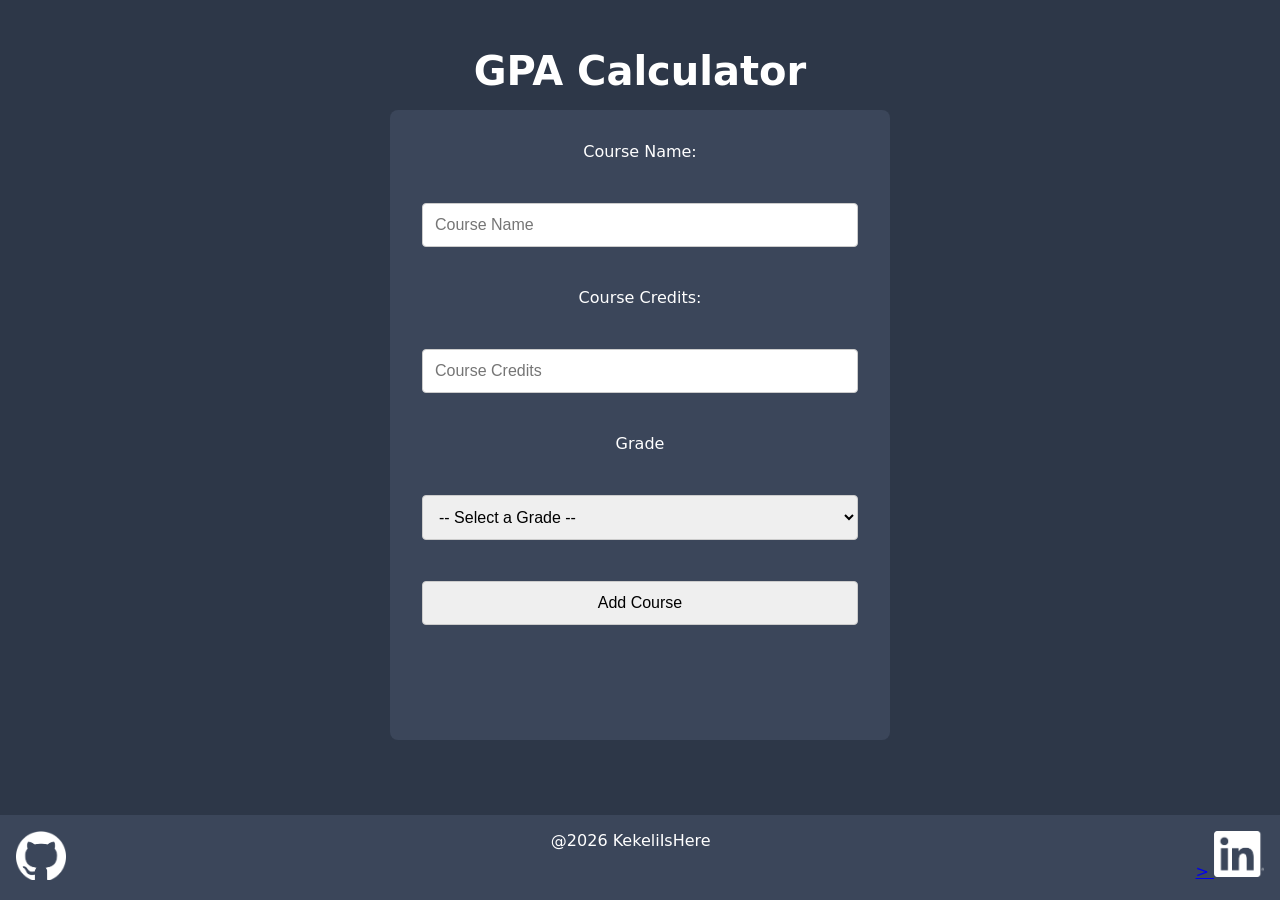
==== index.html @ 0347edf4 "moved the links to the bottom, added a course delete button but it's not too clear. And remove those" ====
<!DOCTYPE html>
<html>
<head>
    <meta charset="UTF-8">
    <meta name="viewport" content="width=device-width, initial-scale=1.0">
    <title>GPA Checker</title>
    <link rel="stylesheet" href="styles.css">
</head>
<body>
    <header>
        
    </header>  
    <h1>GPA Calculator </h1>
    <div id="main">
        <label for="courseName">Course Name:</label>
        <input type="text" id="courseName" name="courseName" placeholder="Course Name">
        <label for="courseCredits">Course Credits:</label>
        <input type="number" id="courseCredits" name="courseCredits" placeholder="Course Credits">
        <label for="grade">Grade</label>
        <select id="grade" name="grade">
            <option value="" disabled selected>-- Select a Grade --</option>
            <option value="A+">A+</option>
            <option value="A">A</option>
            <option value="B+">B+</option>
            <option value="B">B</option>
            <option value="C+">C+</option>
            <option value="C">C</option>
            <option value="D+">D+</option>
            <option value="D">D</option>
            <option value="E">E</option>
        </select>
        
        <button id="addCourseButton">Add Course</button>
        
        <div id="courseDetails"></div>
        
        <div id="gpa"></div>
    </div>
    <footer>
        <a href="https://github.com/KekeliIsHere" class="logo" target="_blank">
            <img src="logos/github-mark-white.png">
        </a>        
        <p>@2026 KekeliIsHere</p>
        <a href="https://www.linkedin.com/in/kekeli-agblobi/" class="logo" target="_blank">>
            <img src="logos/InBug-White.png" >
        </a>
    </footer>
    <script src="main.js"></script>
</body>   
    
</html>
---- styles.css ----
*,
*::before,
*::after {
  box-sizing: border-box;
  margin: 0;
  padding: 0;
}

/* Body styling*/
body {
  background-color: #2D3748;
  font-family: system-ui, sans-serif;
  min-height: 100vh;
  color: white;

  display: flex;
  flex-direction: column;
  align-items: center;
  justify-content: flex-start; /* start stacking from top */
  padding: 1rem;
  padding-bottom: 10rem;
}

/* Header styling */
header {
  width: 100%;
  display: flex;
  justify-content: space-between; /* center logos horizontally */
  
  
  margin-bottom: 2rem;
}

header .logo img {
  width: clamp(30px, 6vw, 50px);   /* responsive size */
  height: auto;  /* keep aspect ratio */
}

/* Main container */
#main {
  background-color: #3b465a;
  color: white;
  padding: clamp(1rem, 5vw, 2rem);
  width: 100%;
  max-width: 500px;
  
  border-radius: 8px;

  display: flex;
  flex-direction: column;
  flex-grow: 1; 
  justify-content: space-between;
  align-items: center;
  gap: clamp(0.75rem, 3vw, 1.5rem); /* responsive gap */
}

/* Headings inside main */
h1 {
  text-align: center;
  margin-bottom: 1rem;
  font-size: clamp(1.5rem, 6vw, 2.5rem);
}

/* Inputs, selects, buttons styling */
input,
select,
button {
  width: 100%;
  padding: clamp(0.5rem, 3vw, 0.75rem);
  font-size: clamp(0.9rem, 4vw, 1rem);
  border-radius: 4px;
  border: 1px solid #ccc;
  outline: none;
  
}

/* Button hover effect (optional but nice) */
button:hover {
  background-color: #5a6a85;
  color: white;
  cursor: pointer;
}

/* Footer styling */
footer {  
  width: 100%;
  display: flex;
  justify-content: center; /* center content horizontally */
  padding: 1rem;
  background-color: #3b465a;
  color: white;
  margin-top: 2rem;
  position: fixed;
  bottom: 0;
  left: 0;
  display: flex;
  justify-content: space-between;
}

footer .logo img {
  width: clamp(30px, 6vw, 50px);   /* responsive size */
  height: auto;  /* keep aspect ratio */
}

footer p {
  font-size: clamp(0.75rem, 3vw, 1rem);
}

/* Mobile-friendly adjustments */
@media (max-width: 480px) {
  body {
    padding: 0.75rem;
    padding-bottom: 9rem;
  }
  
  #main {
    padding: clamp(1rem, 4vw, 1.5rem);
    gap: clamp(0.5rem, 2.5vw, 1rem);
  }
  
  header .logo img {
    width: clamp(25px, 5vw, 40px);
  }
}
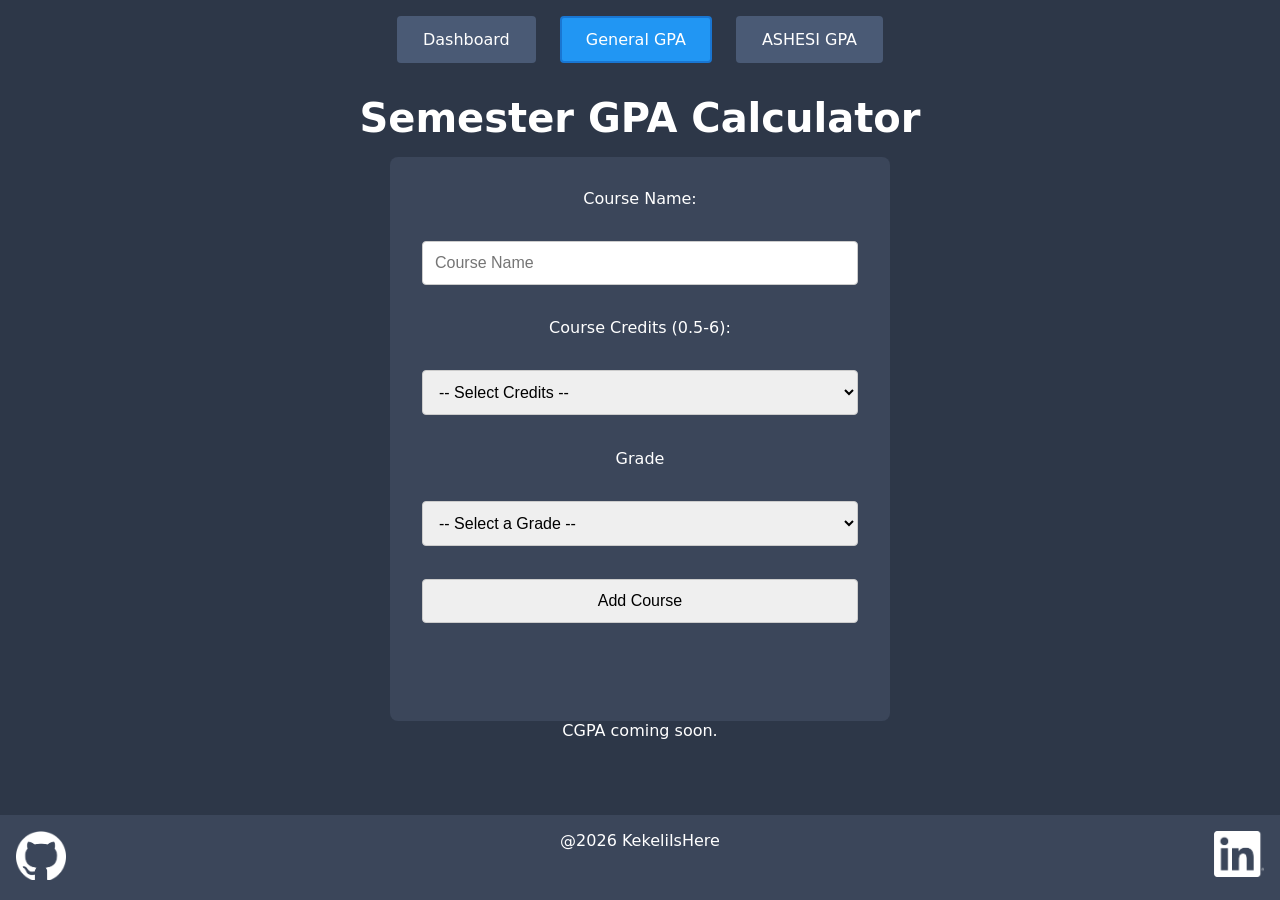
==== commit 34fcc91c: "attempted vibecoding. Its made iteration quicker. But I didn't learn which goes against why I starte" ====
--- a/index.html
+++ b/index.html
@@ -8,14 +8,32 @@
 </head>
 <body>
     <header>
-        
+        <div class="nav-links">
+            <a href="dashboard.html" class="nav-btn">Dashboard</a>
+            <a href="index.html" class="nav-btn active">General GPA</a>
+            <a href="ashesi-gpa.html" class="nav-btn">ASHESI GPA</a>
+        </div>
     </header>  
-    <h1>GPA Calculator </h1>
+    <h1>Semester GPA Calculator </h1>
     <div id="main">
         <label for="courseName">Course Name:</label>
         <input type="text" id="courseName" name="courseName" placeholder="Course Name">
-        <label for="courseCredits">Course Credits:</label>
-        <input type="number" id="courseCredits" name="courseCredits" placeholder="Course Credits">
+        <label for="courseCredits">Course Credits (0.5-6):</label>
+        <select id="courseCredits" name="courseCredits">
+            <option value="" disabled selected>-- Select Credits --</option>
+            <option value="0.5">0.5</option>
+            <option value="1">1</option>
+            <option value="1.5">1.5</option>
+            <option value="2">2</option>
+            <option value="2.5">2.5</option>
+            <option value="3">3</option>
+            <option value="3.5">3.5</option>
+            <option value="4">4</option>
+            <option value="4.5">4.5</option>
+            <option value="5">5</option>
+            <option value="5.5">5.5</option>
+            <option value="6">6</option>
+        </select>
         <label for="grade">Grade</label>
         <select id="grade" name="grade">
             <option value="" disabled selected>-- Select a Grade --</option>
@@ -36,12 +54,13 @@
         
         <div id="gpa"></div>
     </div>
+    <p>CGPA coming soon.</p>
     <footer>
         <a href="https://github.com/KekeliIsHere" class="logo" target="_blank">
             <img src="logos/github-mark-white.png">
         </a>        
         <p>@2026 KekeliIsHere</p>
-        <a href="https://www.linkedin.com/in/kekeli-agblobi/" class="logo" target="_blank">>
+        <a href="https://www.linkedin.com/in/kekeli-agblobi/" class="logo" target="_blank">
             <img src="logos/InBug-White.png" >
         </a>
     </footer>
--- a/styles.css
+++ b/styles.css
@@ -26,10 +26,36 @@
 header {
   width: 100%;
   display: flex;
-  justify-content: space-between; /* center logos horizontally */
-  
-  
+  justify-content: center;
   margin-bottom: 2rem;
+}
+
+/* Navigation links */
+.nav-links {
+  display: flex;
+  gap: clamp(0.5rem, 3vw, 1.5rem);
+  justify-content: center;
+  flex-wrap: wrap;
+}
+
+.nav-btn {
+  padding: clamp(0.5rem, 2vw, 0.75rem) clamp(1rem, 3vw, 1.5rem);
+  background-color: #4a5a75;
+  color: white;
+  text-decoration: none;
+  border-radius: 4px;
+  font-size: clamp(0.85rem, 3vw, 1rem);
+  transition: background-color 0.3s ease;
+  border: 2px solid transparent;
+}
+
+.nav-btn:hover {
+  background-color: #5a6a85;
+}
+
+.nav-btn.active {
+  background-color: #2196F3;
+  border-color: #1976D2;
 }
 
 header .logo img {
@@ -53,6 +79,48 @@
   justify-content: space-between;
   align-items: center;
   gap: clamp(0.75rem, 3vw, 1.5rem); /* responsive gap */
+}
+
+/* Dashboard cards */
+.dashboard-card {
+  background-color: #2D3748;
+  padding: clamp(1.5rem, 5vw, 2rem);
+  border-radius: 8px;
+  text-align: center;
+  flex: 1;
+  min-width: 100%;
+  transition: transform 0.3s ease, box-shadow 0.3s ease;
+}
+
+.dashboard-card:hover {
+  transform: translateY(-5px);
+  box-shadow: 0 8px 16px rgba(0, 0, 0, 0.3);
+}
+
+.dashboard-card h2 {
+  font-size: clamp(1.2rem, 4vw, 1.8rem);
+  margin-bottom: 1rem;
+}
+
+.dashboard-card p {
+  font-size: clamp(0.9rem, 3vw, 1rem);
+  margin-bottom: 1.5rem;
+  color: #cbd5e0;
+}
+
+.card-button {
+  display: inline-block;
+  padding: clamp(0.6rem, 2vw, 0.8rem) clamp(1.5rem, 4vw, 2rem);
+  background-color: #2196F3;
+  color: white;
+  text-decoration: none;
+  border-radius: 4px;
+  font-size: clamp(0.9rem, 3vw, 1rem);
+  transition: background-color 0.3s ease;
+}
+
+.card-button:hover {
+  background-color: #1976D2;
 }
 
 /* Headings inside main */
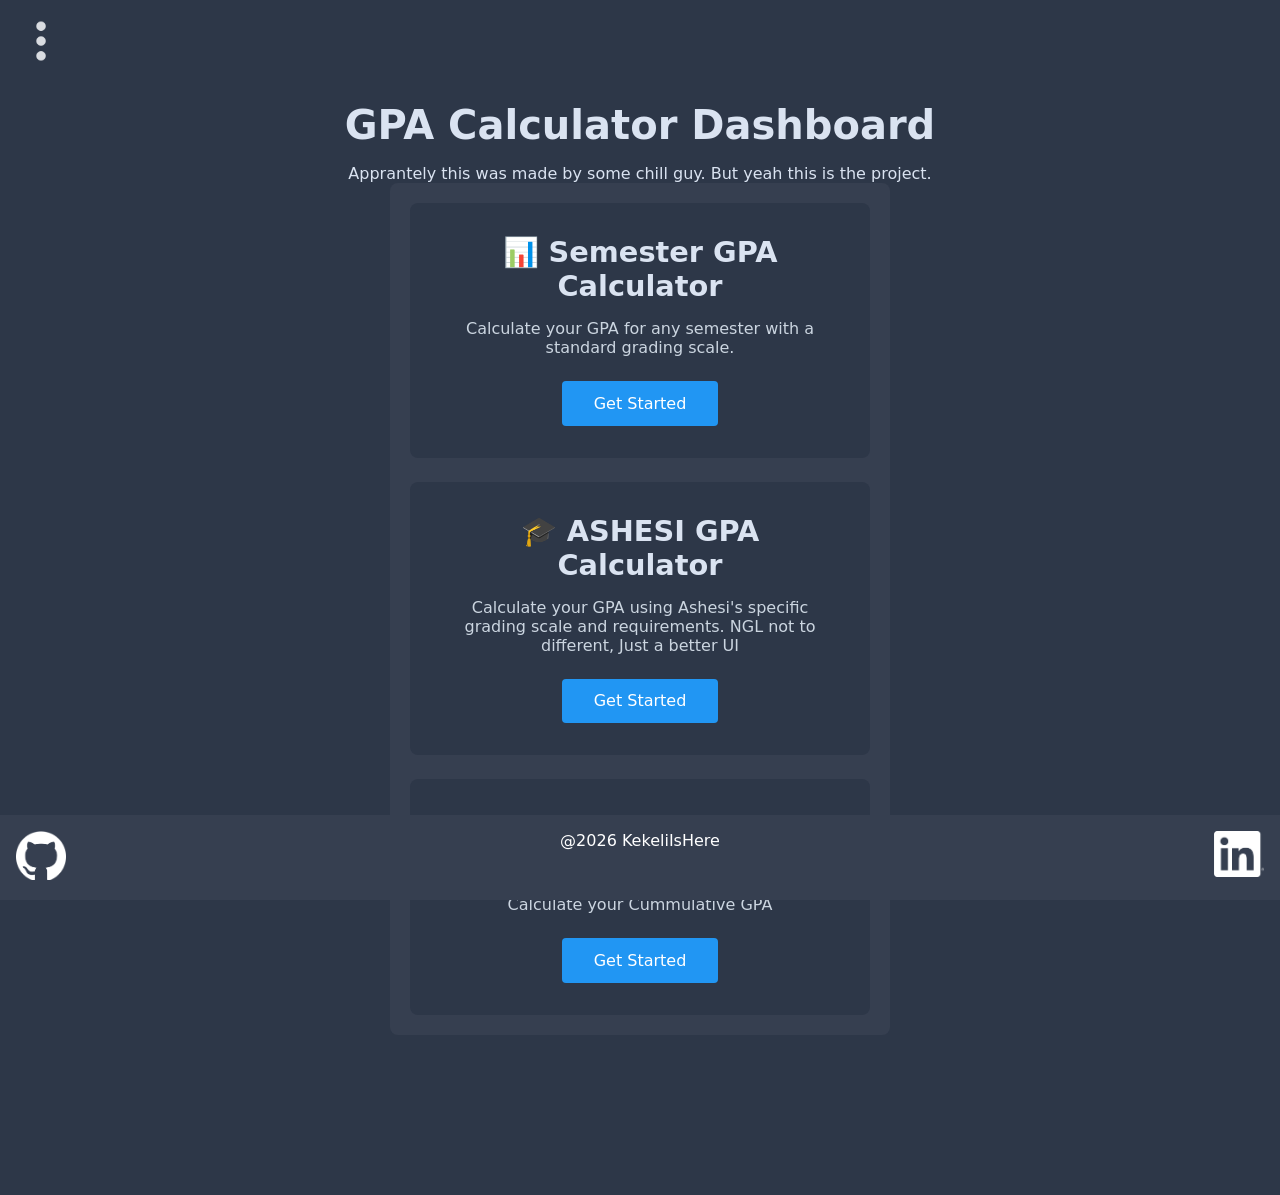
==== commit af5bb797: "Had to make the dashboard file, index.html so that it works with github pages" ====
--- a/index.html
+++ b/index.html
@@ -3,68 +3,54 @@
 <head>
     <meta charset="UTF-8">
     <meta name="viewport" content="width=device-width, initial-scale=1.0">
-    <title>GPA Checker</title>
+    <title>GPA Calculator - Dashboard</title>
     <link rel="stylesheet" href="styles.css">
 </head>
 <body>
     <header>
-        <div class="nav-links">
-            <a href="dashboard.html" class="nav-btn">Dashboard</a>
-            <a href="index.html" class="nav-btn active">General GPA</a>
-            <a href="ashesi-gpa.html" class="nav-btn">ASHESI GPA</a>
+        <span onclick="openNav()"><img src="logos/three-dot.png" class="logo"></span>        
+    </header>
+    <div id="mySidenav" class="sidenav">
+        <a href="javascript:void(0)" class="closebtn" onclick="closeNav()">&times;</a>
+            <a href="index.html" class="nav-btn active">Dashboard</a>
+            <a href="gpa.html" class="nav-btn">General GPA</a>
+            <a href="ashesi-gpa.html" class="nav-btn">Ashesi GPA</a>
+            <a href="cgpa.html" class="nav-btn">Cummulative GPA</a>    
+    </div>
+    
+    <h1>GPA Calculator Dashboard</h1>
+    <p>Apprantely this was made by some chill guy. But yeah this is the project. </p>
+    
+    <div id="main">
+        <div class="dashboard-card">
+            <h2>📊 Semester GPA Calculator</h2>
+            <p>Calculate your GPA for any semester with a standard grading scale.</p>
+            <a href="gpa.html" class="card-button">Get Started</a>
         </div>
-    </header>  
-    <h1>Semester GPA Calculator </h1>
-    <div id="main">
-        <label for="courseName">Course Name:</label>
-        <input type="text" id="courseName" name="courseName" placeholder="Course Name">
-        <label for="courseCredits">Course Credits (0.5-6):</label>
-        <select id="courseCredits" name="courseCredits">
-            <option value="" disabled selected>-- Select Credits --</option>
-            <option value="0.5">0.5</option>
-            <option value="1">1</option>
-            <option value="1.5">1.5</option>
-            <option value="2">2</option>
-            <option value="2.5">2.5</option>
-            <option value="3">3</option>
-            <option value="3.5">3.5</option>
-            <option value="4">4</option>
-            <option value="4.5">4.5</option>
-            <option value="5">5</option>
-            <option value="5.5">5.5</option>
-            <option value="6">6</option>
-        </select>
-        <label for="grade">Grade</label>
-        <select id="grade" name="grade">
-            <option value="" disabled selected>-- Select a Grade --</option>
-            <option value="A+">A+</option>
-            <option value="A">A</option>
-            <option value="B+">B+</option>
-            <option value="B">B</option>
-            <option value="C+">C+</option>
-            <option value="C">C</option>
-            <option value="D+">D+</option>
-            <option value="D">D</option>
-            <option value="E">E</option>
-        </select>
-        
-        <button id="addCourseButton">Add Course</button>
-        
-        <div id="courseDetails"></div>
-        
-        <div id="gpa"></div>
+
+        <div class="dashboard-card">
+            <h2>🎓 ASHESI GPA Calculator</h2>
+            <p>Calculate your GPA using Ashesi's specific grading scale and requirements. NGL not to different, Just a better UI</p>
+            <a href="ashesi-gpa.html" class="card-button">Get Started</a>
+        </div>
+
+        <div class="dashboard-card">
+            <h2>Cummulative GPA Calculator</h2>
+            <p>Calculate your Cummulative GPA</p>
+            <a href="cgpa.html" class="card-button">Get Started</a>
+        </div>
+
     </div>
-    <p>CGPA coming soon.</p>
+
     <footer>
         <a href="https://github.com/KekeliIsHere" class="logo" target="_blank">
-            <img src="logos/github-mark-white.png">
+            <img src="logos/github-mark-white.png" alt="GitHub">
         </a>        
         <p>@2026 KekeliIsHere</p>
         <a href="https://www.linkedin.com/in/kekeli-agblobi/" class="logo" target="_blank">
-            <img src="logos/InBug-White.png" >
+            <img src="logos/InBug-White.png" alt="LinkedIn">
         </a>
     </footer>
-    <script src="main.js"></script>
-</body>   
-    
-</html>+    <script src="sidebar.js"></script>
+</body>
+</html>
--- a/styles.css
+++ b/styles.css
@@ -12,7 +12,7 @@
   background-color: #2D3748;
   font-family: system-ui, sans-serif;
   min-height: 100vh;
-  color: white;
+  color: #dae3f1;
 
   display: flex;
   flex-direction: column;
@@ -26,7 +26,7 @@
 header {
   width: 100%;
   display: flex;
-  justify-content: center;
+  justify-content: start;
   margin-bottom: 2rem;
 }
 
@@ -40,8 +40,8 @@
 
 .nav-btn {
   padding: clamp(0.5rem, 2vw, 0.75rem) clamp(1rem, 3vw, 1.5rem);
-  background-color: #4a5a75;
-  color: white;
+  /* background-color: #4a5a75; */
+  color:#dae3f1;
   text-decoration: none;
   border-radius: 4px;
   font-size: clamp(0.85rem, 3vw, 1rem);
@@ -51,22 +51,25 @@
 
 .nav-btn:hover {
   background-color: #5a6a85;
+
 }
 
 .nav-btn.active {
-  background-color: #2196F3;
-  border-color: #1976D2;
-}
-
-header .logo img {
+  
+  color:white;
+}
+
+header span img {
   width: clamp(30px, 6vw, 50px);   /* responsive size */
   height: auto;  /* keep aspect ratio */
 }
 
+
+
 /* Main container */
 #main {
-  background-color: #3b465a;
-  color: white;
+  background-color: #363f50;
+  color: #dae3f1;
   padding: clamp(1rem, 5vw, 2rem);
   width: 100%;
   max-width: 500px;
@@ -156,7 +159,7 @@
   display: flex;
   justify-content: center; /* center content horizontally */
   padding: 1rem;
-  background-color: #3b465a;
+  background-color: #363f50;
   color: white;
   margin-top: 2rem;
   position: fixed;
@@ -190,4 +193,54 @@
   header .logo img {
     width: clamp(25px, 5vw, 40px);
   }
+}
+
+/* The side navigation menu */
+.sidenav {
+  height: 100%; /* 100% Full-height */
+  width: 0; /* 0 width - change this with JavaScript */
+  position: fixed; /* Stay in place */
+  z-index: 1; /* Stay on top */
+  top: 0; /* Stay at the top */
+  left: 0;
+  background-color:#363f50;
+  overflow-x: hidden; /* Disable horizontal scroll */
+  padding-top: 60px; /* Place content 60px from the top */
+  transition: 0.5s; /* 0.5 second transition effect to slide in the sidenav */
+}
+
+/* The navigation menu links */
+.sidenav a {
+  padding: 8px 8px 8px 32px;
+  text-decoration: none;
+  font-size: 25px;
+  color: #818181;
+  display: block;
+  transition: 0.3s;
+}
+
+/* When you mouse over the navigation links, change their color */
+.sidenav a:hover {
+  color: #f1f1f1;
+}
+
+/* Position and style the close button (top right corner) */
+.sidenav .closebtn {
+  position: absolute;
+  top: 0;
+  right: 25px;
+  font-size: 36px;
+  margin-left: 50px;
+}
+
+/* Style page content - use this if you want to push the page content to the right when you open the side navigation */
+#main {
+  transition: margin-left .5s;
+  padding: 20px;
+}
+
+/* On smaller screens, where height is less than 450px, change the style of the sidenav (less padding and a smaller font size) */
+@media screen and (max-height: 450px) {
+  .sidenav {padding-top: 15px;}
+  .sidenav a {font-size: 18px;}
 }
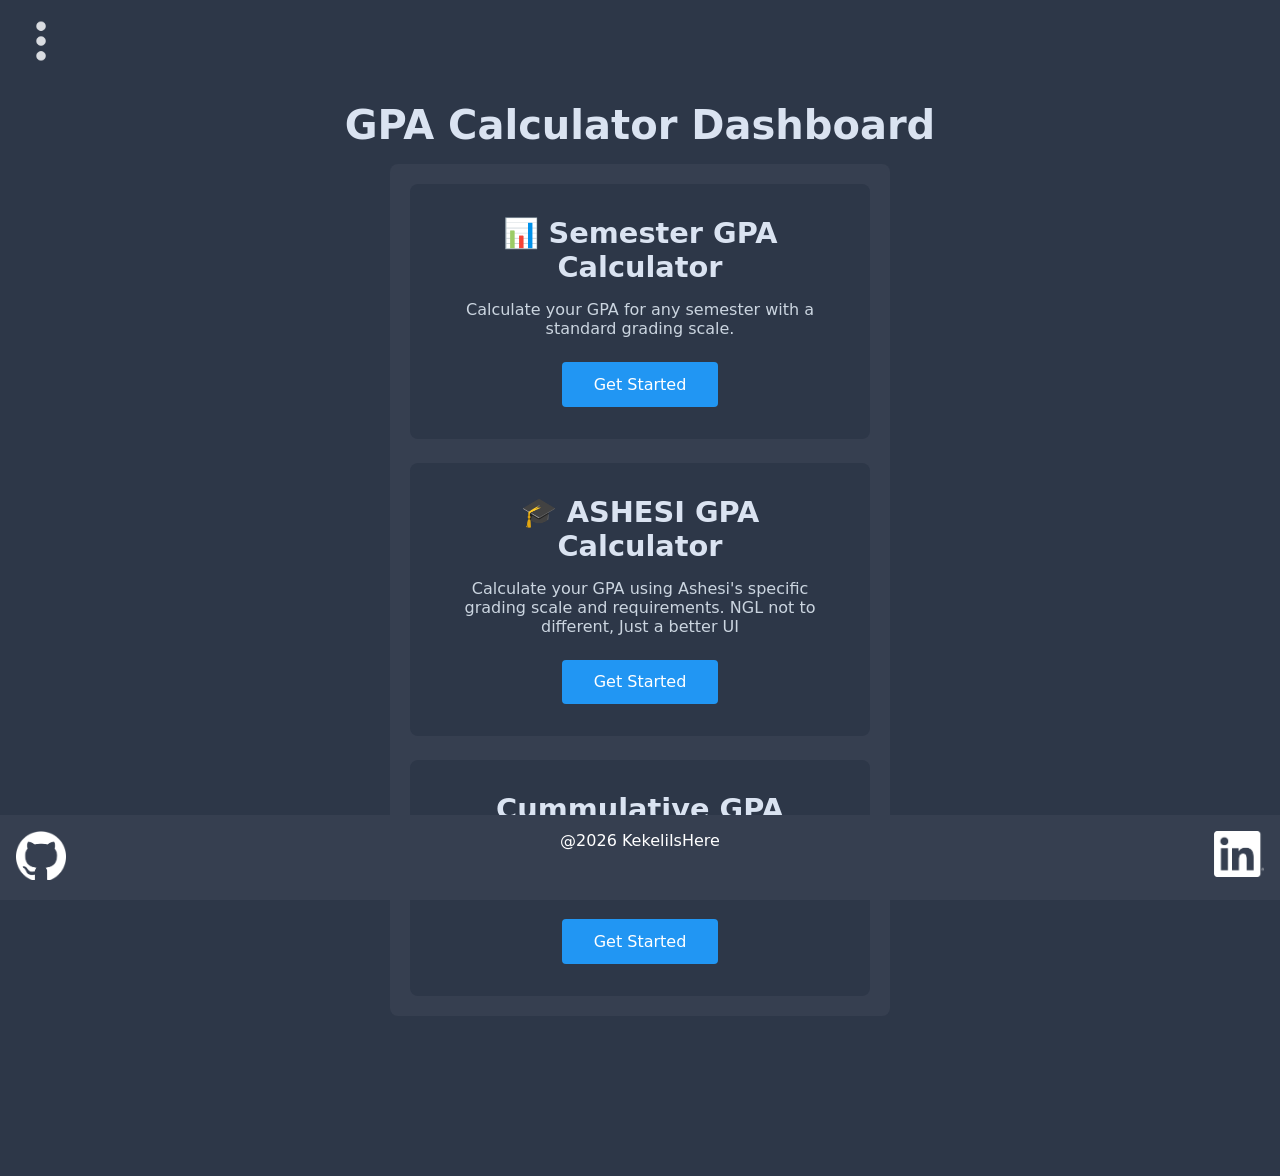
==== commit cdc64f5f: "converting CGPA logic into actual code" ====
--- a/index.html
+++ b/index.html
@@ -19,7 +19,6 @@
     </div>
     
     <h1>GPA Calculator Dashboard</h1>
-    <p>Apprantely this was made by some chill guy. But yeah this is the project. </p>
     
     <div id="main">
         <div class="dashboard-card">
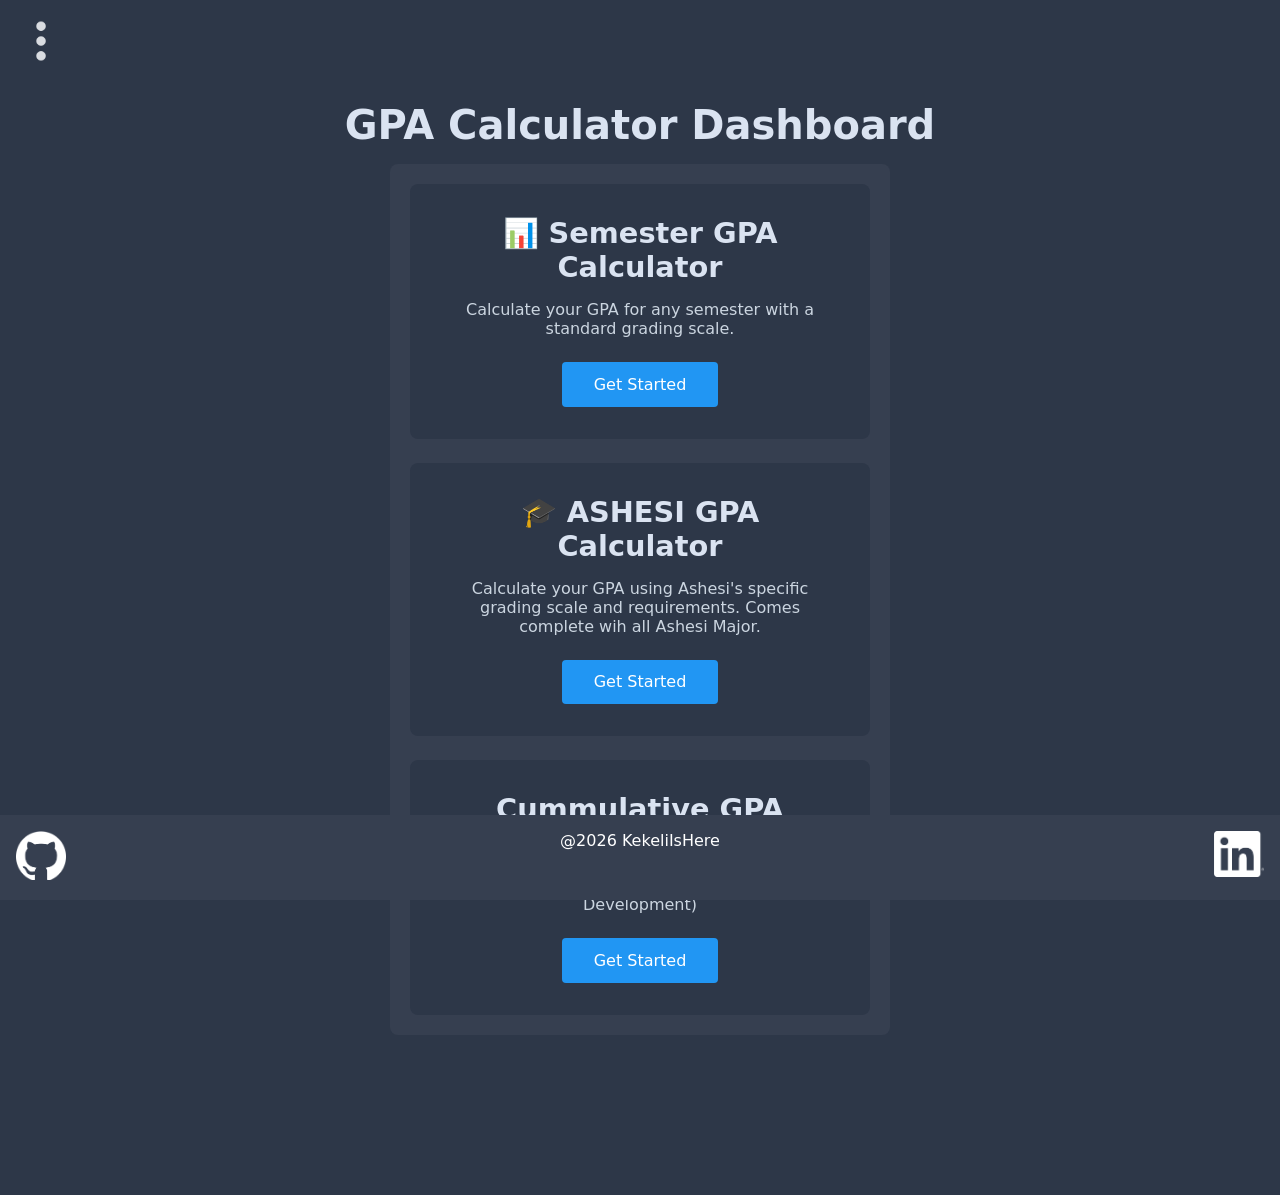
==== commit e46d2d90: "fixed some error messages" ====
--- a/index.html
+++ b/index.html
@@ -29,13 +29,13 @@
 
         <div class="dashboard-card">
             <h2>🎓 ASHESI GPA Calculator</h2>
-            <p>Calculate your GPA using Ashesi's specific grading scale and requirements. NGL not to different, Just a better UI</p>
+            <p>Calculate your GPA using Ashesi's specific grading scale and requirements. Comes complete wih all Ashesi Major.</p>
             <a href="ashesi-gpa.html" class="card-button">Get Started</a>
         </div>
 
         <div class="dashboard-card">
             <h2>Cummulative GPA Calculator</h2>
-            <p>Calculate your Cummulative GPA</p>
+            <p>Calculate your Cummulative GPA (Still in Development)</p>
             <a href="cgpa.html" class="card-button">Get Started</a>
         </div>
 
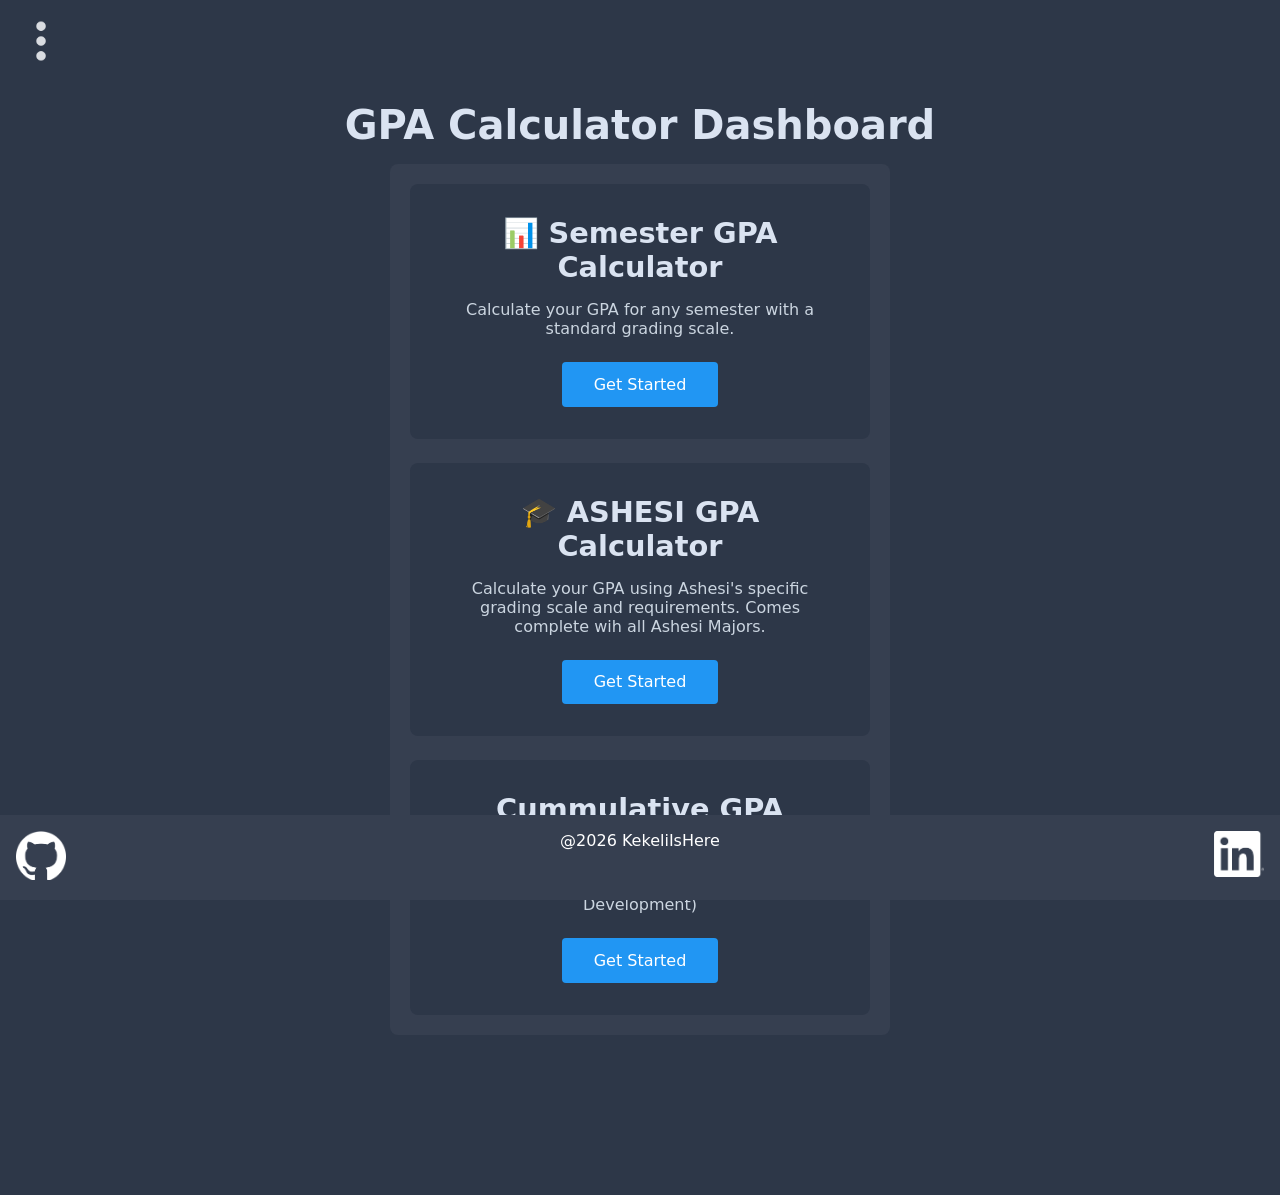
==== commit 0cfb2d31: "grammatical errors. Nothing more" ====
--- a/index.html
+++ b/index.html
@@ -29,7 +29,7 @@
 
         <div class="dashboard-card">
             <h2>🎓 ASHESI GPA Calculator</h2>
-            <p>Calculate your GPA using Ashesi's specific grading scale and requirements. Comes complete wih all Ashesi Major.</p>
+            <p>Calculate your GPA using Ashesi's specific grading scale and requirements. Comes complete wih all Ashesi Majors.</p>
             <a href="ashesi-gpa.html" class="card-button">Get Started</a>
         </div>
 
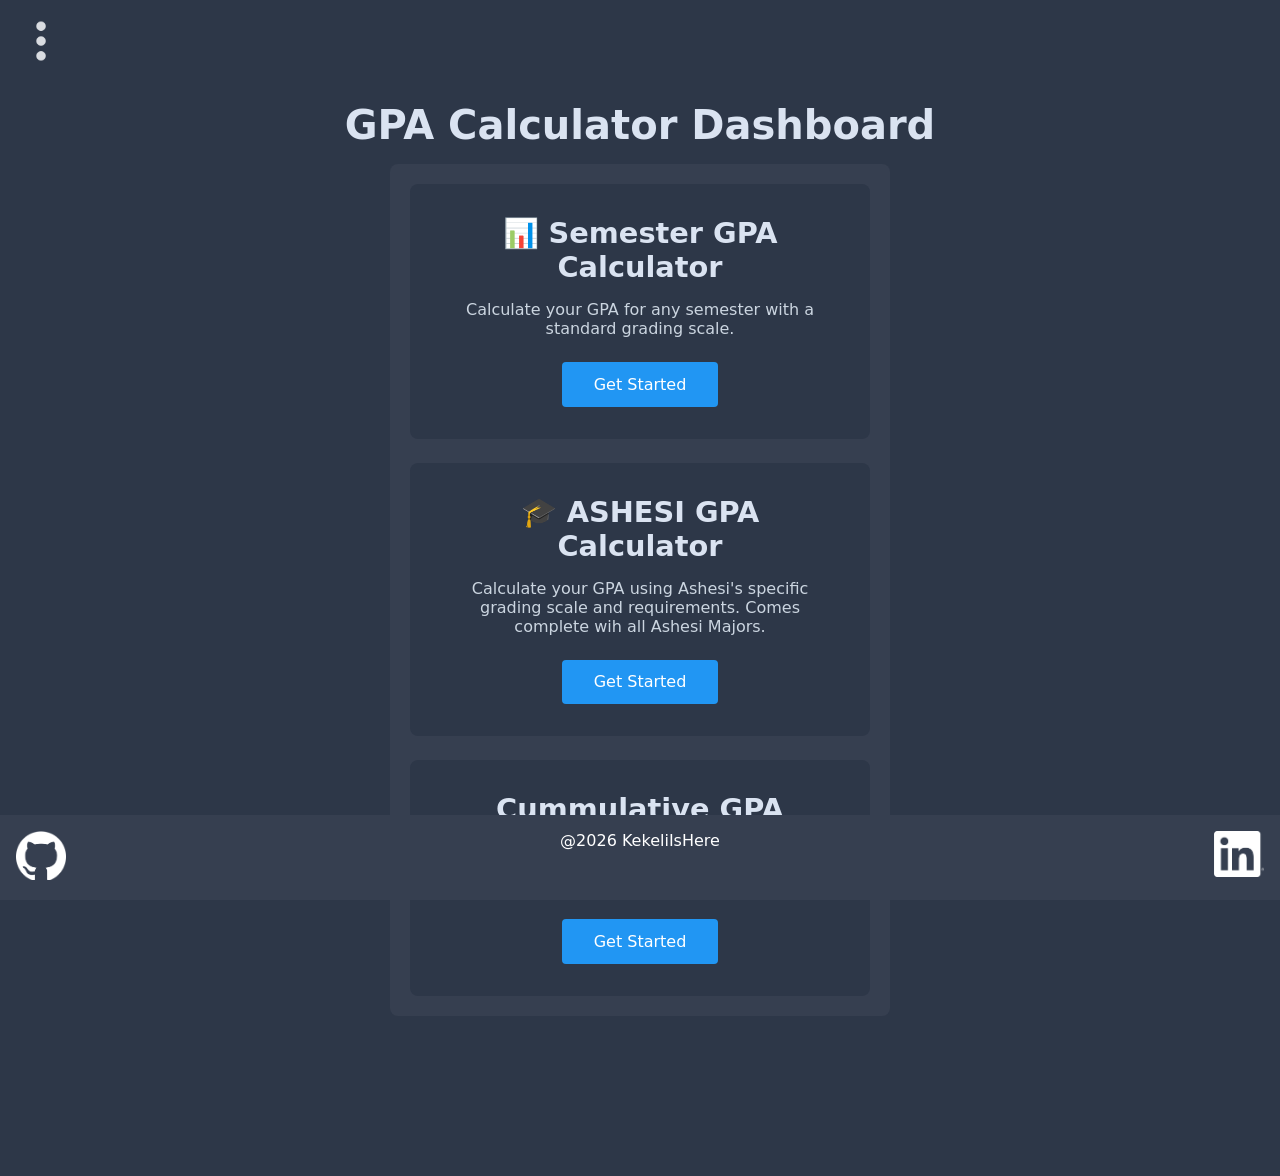
==== commit aa9437eb: "Finished the cgpa bit" ====
--- a/index.html
+++ b/index.html
@@ -35,7 +35,7 @@
 
         <div class="dashboard-card">
             <h2>Cummulative GPA Calculator</h2>
-            <p>Calculate your Cummulative GPA (Still in Development)</p>
+            <p>Calculate your Cummulative GPA</p>
             <a href="cgpa.html" class="card-button">Get Started</a>
         </div>
 
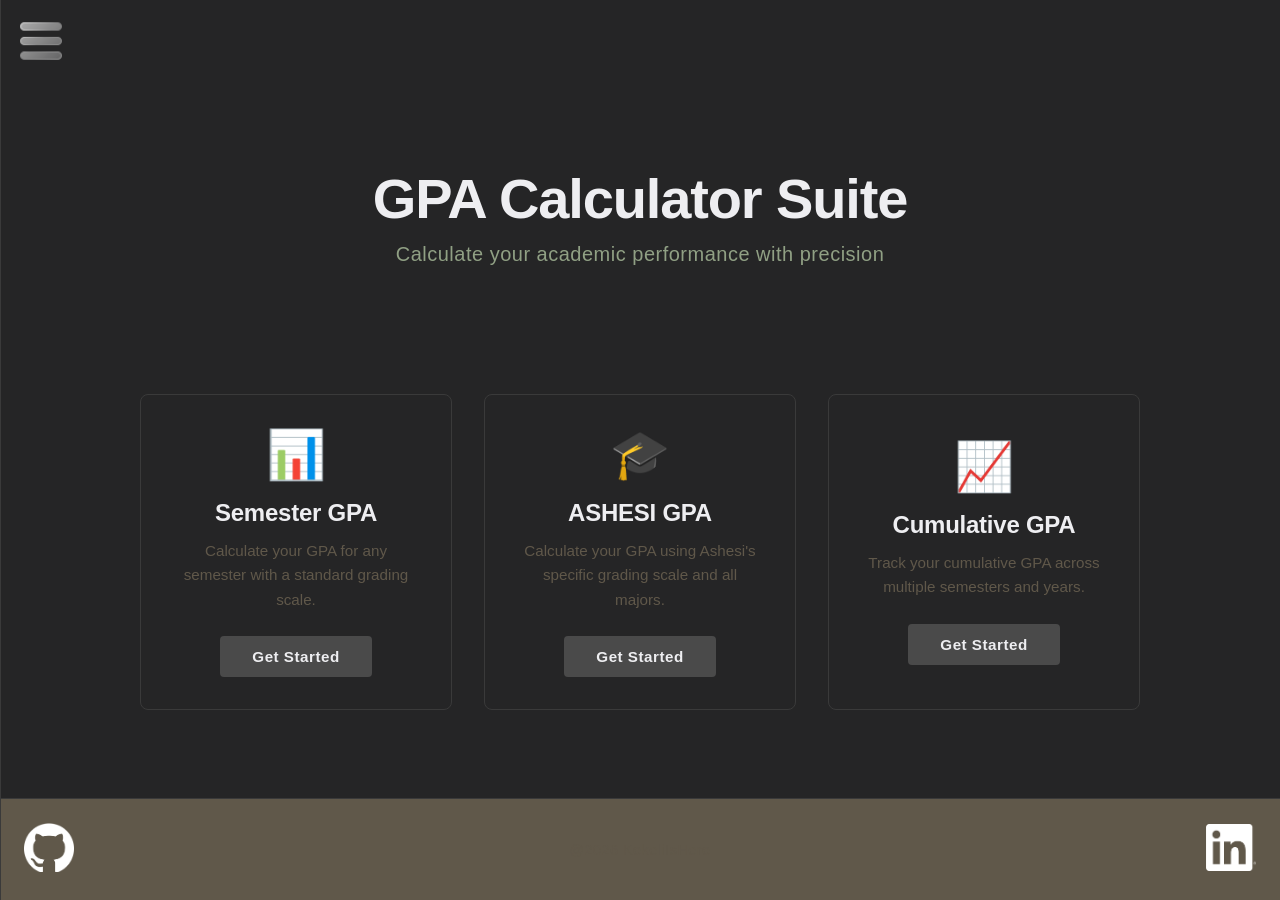
==== commit deae5359: "changed the therme" ====
--- a/index.html
+++ b/index.html
@@ -8,7 +8,7 @@
 </head>
 <body>
     <header>
-        <span onclick="openNav()"><img src="logos/three-dot.png" class="logo"></span>        
+        <span onclick="openNav()"><img src="logos/three-dot.png" class="logo"></span>
     </header>
     <div id="mySidenav" class="sidenav">
         <a href="javascript:void(0)" class="closebtn" onclick="closeNav()">&times;</a>
@@ -18,27 +18,36 @@
             <a href="cgpa.html" class="nav-btn">Cummulative GPA</a>    
     </div>
     
-    <h1>GPA Calculator Dashboard</h1>
-    
     <div id="main">
-        <div class="dashboard-card">
-            <h2>📊 Semester GPA Calculator</h2>
-            <p>Calculate your GPA for any semester with a standard grading scale.</p>
-            <a href="gpa.html" class="card-button">Get Started</a>
+        <div class="dashboard-hero">
+            <div class="hero-content">
+                <h1 class="hero-title">GPA Calculator Suite</h1>
+                <p class="hero-subtitle">Calculate your academic performance with precision</p>
+            </div>
         </div>
 
-        <div class="dashboard-card">
-            <h2>🎓 ASHESI GPA Calculator</h2>
-            <p>Calculate your GPA using Ashesi's specific grading scale and requirements. Comes complete wih all Ashesi Majors.</p>
-            <a href="ashesi-gpa.html" class="card-button">Get Started</a>
+        <div class="dashboard-grid">
+            <div class="dashboard-card">
+                <div class="card-icon">📊</div>
+                <h2>Semester GPA</h2>
+                <p>Calculate your GPA for any semester with a standard grading scale.</p>
+                <a href="gpa.html" class="card-button">Get Started</a>
+            </div>
+
+            <div class="dashboard-card">
+                <div class="card-icon">🎓</div>
+                <h2>ASHESI GPA</h2>
+                <p>Calculate your GPA using Ashesi's specific grading scale and all majors.</p>
+                <a href="ashesi-gpa.html" class="card-button">Get Started</a>
+            </div>
+
+            <div class="dashboard-card">
+                <div class="card-icon">📈</div>
+                <h2>Cumulative GPA</h2>
+                <p>Track your cumulative GPA across multiple semesters and years.</p>
+                <a href="cgpa.html" class="card-button">Get Started</a>
+            </div>
         </div>
-
-        <div class="dashboard-card">
-            <h2>Cummulative GPA Calculator</h2>
-            <p>Calculate your Cummulative GPA</p>
-            <a href="cgpa.html" class="card-button">Get Started</a>
-        </div>
-
     </div>
 
     <footer>
--- a/styles.css
+++ b/styles.css
@@ -7,27 +7,49 @@
   padding: 0;
 }
 
+/* Color Variables */
+:root {
+  --bg-primary: #252526;
+  --bg-secondary: #60584a;
+  --bg-tertiary: #90a084;
+  --bg-card: ##90a084;
+  --bg-input: #1a1a1a;
+  --bg-hover: #2a2a2a;
+  
+  --text-primary: #eeeef1;
+  --text-secondary: #60584a;
+  --text-tertiary: #90a084;
+  
+  --gray-light: #4a4a4a;
+  --gray-medium: #3a3a3a;
+  --gray-dark: #2a2a2a;
+}
+
 /* Body styling*/
 body {
-  background-color: #2D3748;
-  font-family: system-ui, sans-serif;
+  background: #252526;
+  font-family: -apple-system, BlinkMacSystemFont, 'Segoe UI', 'Roboto', 'Helvetica Neue', sans-serif;
   min-height: 100vh;
-  color: #dae3f1;
+  color: var(--text-primary);
 
   display: flex;
   flex-direction: column;
   align-items: center;
-  justify-content: flex-start; /* start stacking from top */
+  justify-content: flex-start;
   padding: 1rem;
   padding-bottom: 10rem;
+  position: relative;
 }
 
 /* Header styling */
 header {
   width: 100%;
   display: flex;
-  justify-content: start;
+  justify-content: flex-start;
+  align-items: center;
   margin-bottom: 2rem;
+  position: relative;
+  z-index: 100;
 }
 
 /* Navigation links */
@@ -40,90 +62,151 @@
 
 .nav-btn {
   padding: clamp(0.5rem, 2vw, 0.75rem) clamp(1rem, 3vw, 1.5rem);
-  /* background-color: #4a5a75; */
-  color:#dae3f1;
+  color: var(--text-primary);
   text-decoration: none;
   border-radius: 4px;
   font-size: clamp(0.85rem, 3vw, 1rem);
-  transition: background-color 0.3s ease;
-  border: 2px solid transparent;
+  transition: all 0.2s ease;
+  border: none;
+  font-weight: 500;
 }
 
 .nav-btn:hover {
-  background-color: #5a6a85;
-
+  background: var(--gray-dark);
+  color: var(--text-primary);
 }
 
 .nav-btn.active {
-  
-  color:white;
+  color: var(--text-primary);
+  border-bottom: 2px solid var(--text-primary);
 }
 
 header span img {
-  width: clamp(30px, 6vw, 50px);   /* responsive size */
-  height: auto;  /* keep aspect ratio */
-}
-
-
+  width: clamp(30px, 6vw, 50px);
+  height: auto;
+}
 
 /* Main container */
 #main {
-  background-color: #363f50;
-  color: #dae3f1;
-  padding: clamp(1rem, 5vw, 2rem);
   width: 100%;
-  max-width: 500px;
-  
-  border-radius: 8px;
-
+  max-width: 1000px;
   display: flex;
   flex-direction: column;
-  flex-grow: 1; 
-  justify-content: space-between;
-  align-items: center;
-  gap: clamp(0.75rem, 3vw, 1.5rem); /* responsive gap */
+  gap: 3rem;
+  flex-grow: 1;
+  position: relative;
+  z-index: 1;
+  margin: 0 auto;
+}
+
+/* Dashboard Hero Section */
+.dashboard-hero {
+  text-align: center;
+  padding: clamp(2rem, 8vw, 4rem) clamp(1rem, 5vw, 2rem);
+  margin-bottom: 1rem;
+}
+
+.hero-title {
+  font-size: clamp(2rem, 8vw, 3.5rem);
+  font-weight: 700;
+  color: var(--text-primary);
+  margin-bottom: 0.75rem;
+  letter-spacing: -0.02em;
+}
+
+.hero-subtitle {
+  font-size: clamp(1rem, 3vw, 1.25rem);
+  color: var(--text-tertiary);
+  font-weight: 400;
+  letter-spacing: 0.5px;
+}
+
+/* Dashboard Grid */
+.dashboard-grid {
+  display: grid;
+  grid-template-columns: repeat(auto-fit, minmax(280px, 1fr));
+  gap: 2rem;
+  width: 100%;
 }
 
 /* Dashboard cards */
 .dashboard-card {
-  background-color: #2D3748;
-  padding: clamp(1.5rem, 5vw, 2rem);
+  background: var(--bg-card);
+  border: 1px solid var(--gray-medium);
+  padding: 2rem;
   border-radius: 8px;
   text-align: center;
   flex: 1;
-  min-width: 100%;
-  transition: transform 0.3s ease, box-shadow 0.3s ease;
+  display: flex;
+  flex-direction: column;
+  align-items: center;
+  justify-content: center;
+  transition: all 0.2s ease;
+  position: relative;
+  overflow: hidden;
+  cursor: pointer;
 }
 
 .dashboard-card:hover {
-  transform: translateY(-5px);
-  box-shadow: 0 8px 16px rgba(0, 0, 0, 0.3);
+  background: var(--bg-hover);
+  border-color: var(--gray-light);
+  transform: translateY(-4px);
+}
+
+.card-icon {
+  font-size: 3rem;
+  margin-bottom: 1rem;
+  display: block;
+  transition: transform 0.2s ease;
+}
+
+.dashboard-card:hover .card-icon {
+  transform: scale(1.1);
 }
 
 .dashboard-card h2 {
-  font-size: clamp(1.2rem, 4vw, 1.8rem);
-  margin-bottom: 1rem;
+  font-size: 1.5rem;
+  margin-bottom: 0.75rem;
+  color: var(--text-primary);
+  font-weight: 700;
+  letter-spacing: -0.01em;
 }
 
 .dashboard-card p {
-  font-size: clamp(0.9rem, 3vw, 1rem);
+  font-size: 0.95rem;
   margin-bottom: 1.5rem;
-  color: #cbd5e0;
+  color: var(--text-secondary);
+  line-height: 1.6;
+  min-height: 48px;
+  display: flex;
+  align-items: center;
+  justify-content: center;
 }
 
 .card-button {
   display: inline-block;
-  padding: clamp(0.6rem, 2vw, 0.8rem) clamp(1.5rem, 4vw, 2rem);
-  background-color: #2196F3;
-  color: white;
+  padding: 0.75rem 2rem;
+  background: var(--gray-light);
+  color: var(--text-primary);
   text-decoration: none;
   border-radius: 4px;
-  font-size: clamp(0.9rem, 3vw, 1rem);
-  transition: background-color 0.3s ease;
+  font-size: 0.95rem;
+  font-weight: 600;
+  transition: all 0.2s ease;
+  border: none;
+  cursor: pointer;
+  letter-spacing: 0.5px;
+  position: relative;
+  overflow: hidden;
 }
 
 .card-button:hover {
-  background-color: #1976D2;
+  background: var(--gray-medium);
+  transform: translateY(-2px);
+}
+
+.card-button:active {
+  transform: translateY(0);
 }
 
 /* Headings inside main */
@@ -131,97 +214,158 @@
   text-align: center;
   margin-bottom: 1rem;
   font-size: clamp(1.5rem, 6vw, 2.5rem);
+  color: var(--text-primary);
 }
 
 /* Inputs, selects, buttons styling */
 input,
 select,
-button {
+button:not(.card-button) {
   width: 100%;
-  padding: clamp(0.5rem, 3vw, 0.75rem);
-  font-size: clamp(0.9rem, 4vw, 1rem);
+  padding: 0.75rem;
+  font-size: 0.95rem;
   border-radius: 4px;
-  border: 1px solid #ccc;
+  border: 1px solid var(--gray-medium);
   outline: none;
-  
-}
-
-/* Button hover effect (optional but nice) */
-button:hover {
-  background-color: #5a6a85;
-  color: white;
+  background: var(--bg-input);
+  color: var(--text-primary);
+  transition: all 0.2s ease;
+}
+
+input:focus,
+select:focus {
+  border-color: var(--gray-light);
+  background: var(--bg-hover);
+}
+
+/* Button hover effect */
+button:not(.card-button):hover {
+  background: var(--gray-light);
+  color: var(--text-primary);
   cursor: pointer;
+  border-color: var(--gray-light);
+  transform: translateY(-2px);
 }
 
 /* Footer styling */
 footer {  
   width: 100%;
   display: flex;
-  justify-content: center; /* center content horizontally */
-  padding: 1rem;
-  background-color: #363f50;
-  color: white;
+  justify-content: space-between;
+  align-items: center;
+  padding: 1.5rem;
+  background: var(--bg-secondary);
+  color: var(--text-primary);
   margin-top: 2rem;
   position: fixed;
   bottom: 0;
   left: 0;
-  display: flex;
-  justify-content: space-between;
+  border-top: 1px solid var(--gray-medium);
+  z-index: 50;
 }
 
 footer .logo img {
-  width: clamp(30px, 6vw, 50px);   /* responsive size */
-  height: auto;  /* keep aspect ratio */
+  width: clamp(30px, 6vw, 50px);
+  height: auto;
+  transition: transform 0.2s ease;
+}
+
+footer .logo:hover img {
+  transform: scale(1.1);
+  opacity: 0.8;
 }
 
 footer p {
-  font-size: clamp(0.75rem, 3vw, 1rem);
+  font-size: clamp(0.75rem, 3vw, 0.9rem);
+  letter-spacing: 0.5px;
+  margin: 0;
+  color: var(--text-secondary);
 }
 
 /* Mobile-friendly adjustments */
+@media (max-width: 768px) {
+  body {
+    padding: 1rem;
+    padding-bottom: 8rem;
+  }
+  
+  #main {
+    max-width: 100%;
+  }
+
+  .dashboard-grid {
+    grid-template-columns: 1fr;
+  }
+
+  .hero-title {
+    font-size: 2rem;
+  }
+}
+
 @media (max-width: 480px) {
   body {
     padding: 0.75rem;
-    padding-bottom: 9rem;
+    padding-bottom: 8rem;
   }
   
   #main {
-    padding: clamp(1rem, 4vw, 1.5rem);
-    gap: clamp(0.5rem, 2.5vw, 1rem);
-  }
-  
-  header .logo img {
+    gap: 2rem;
+  }
+
+  .dashboard-hero {
+    padding: 2rem 1rem;
+    margin-bottom: 0;
+  }
+  
+  header span img {
     width: clamp(25px, 5vw, 40px);
+  }
+
+  footer {
+    padding: 1rem 0.75rem;
+    font-size: 0.8rem;
   }
 }
 
 /* The side navigation menu */
 .sidenav {
-  height: 100%; /* 100% Full-height */
-  width: 0; /* 0 width - change this with JavaScript */
-  position: fixed; /* Stay in place */
-  z-index: 1; /* Stay on top */
-  top: 0; /* Stay at the top */
+  height: 100%;
+  width: 0;
+  position: fixed;
+  z-index: 999;
+  top: 0;
   left: 0;
-  background-color:#363f50;
-  overflow-x: hidden; /* Disable horizontal scroll */
-  padding-top: 60px; /* Place content 60px from the top */
-  transition: 0.5s; /* 0.5 second transition effect to slide in the sidenav */
+  background: var(--bg-tertiary);
+  overflow-x: hidden;
+  padding-top: 60px;
+  transition: 0.3s ease;
+  border-right: 1px solid var(--gray-medium);
 }
 
 /* The navigation menu links */
 .sidenav a {
-  padding: 8px 8px 8px 32px;
+  padding: 12px 8px 12px 32px;
   text-decoration: none;
-  font-size: 25px;
-  color: #818181;
+  font-size: 1rem;
+  color: var(--text-secondary);
   display: block;
-  transition: 0.3s;
+  transition: all 0.2s ease;
+  font-weight: 500;
+  letter-spacing: 0.3px;
 }
 
 /* When you mouse over the navigation links, change their color */
 .sidenav a:hover {
-  color: #f1f1f1;
+  color: var(--text-primary);
+  background-color: var(--gray-dark);
+  padding-left: 40px;
+}
+
+.sidenav a.active {
+  color: var(--text-primary);
+  border-left: 2px solid var(--text-primary);
+  padding-left: 30px;
+  background-color: var(--gray-dark);
 }
 
 /* Position and style the close button (top right corner) */
@@ -231,16 +375,28 @@
   right: 25px;
   font-size: 36px;
   margin-left: 50px;
+  color: var(--text-secondary);
+  transition: all 0.2s ease;
+  cursor: pointer;
+}
+
+.sidenav .closebtn:hover {
+  color: var(--text-primary);
 }
 
 /* Style page content - use this if you want to push the page content to the right when you open the side navigation */
 #main {
-  transition: margin-left .5s;
-  padding: 20px;
+  transition: margin-left 0.3s ease;
 }
 
 /* On smaller screens, where height is less than 450px, change the style of the sidenav (less padding and a smaller font size) */
 @media screen and (max-height: 450px) {
-  .sidenav {padding-top: 15px;}
-  .sidenav a {font-size: 18px;}
-}+  .sidenav {
+    padding-top: 15px;
+  }
+  
+  .sidenav a {
+    padding: 8px 8px 8px 32px;
+    font-size: 0.9rem;
+  }
+}
